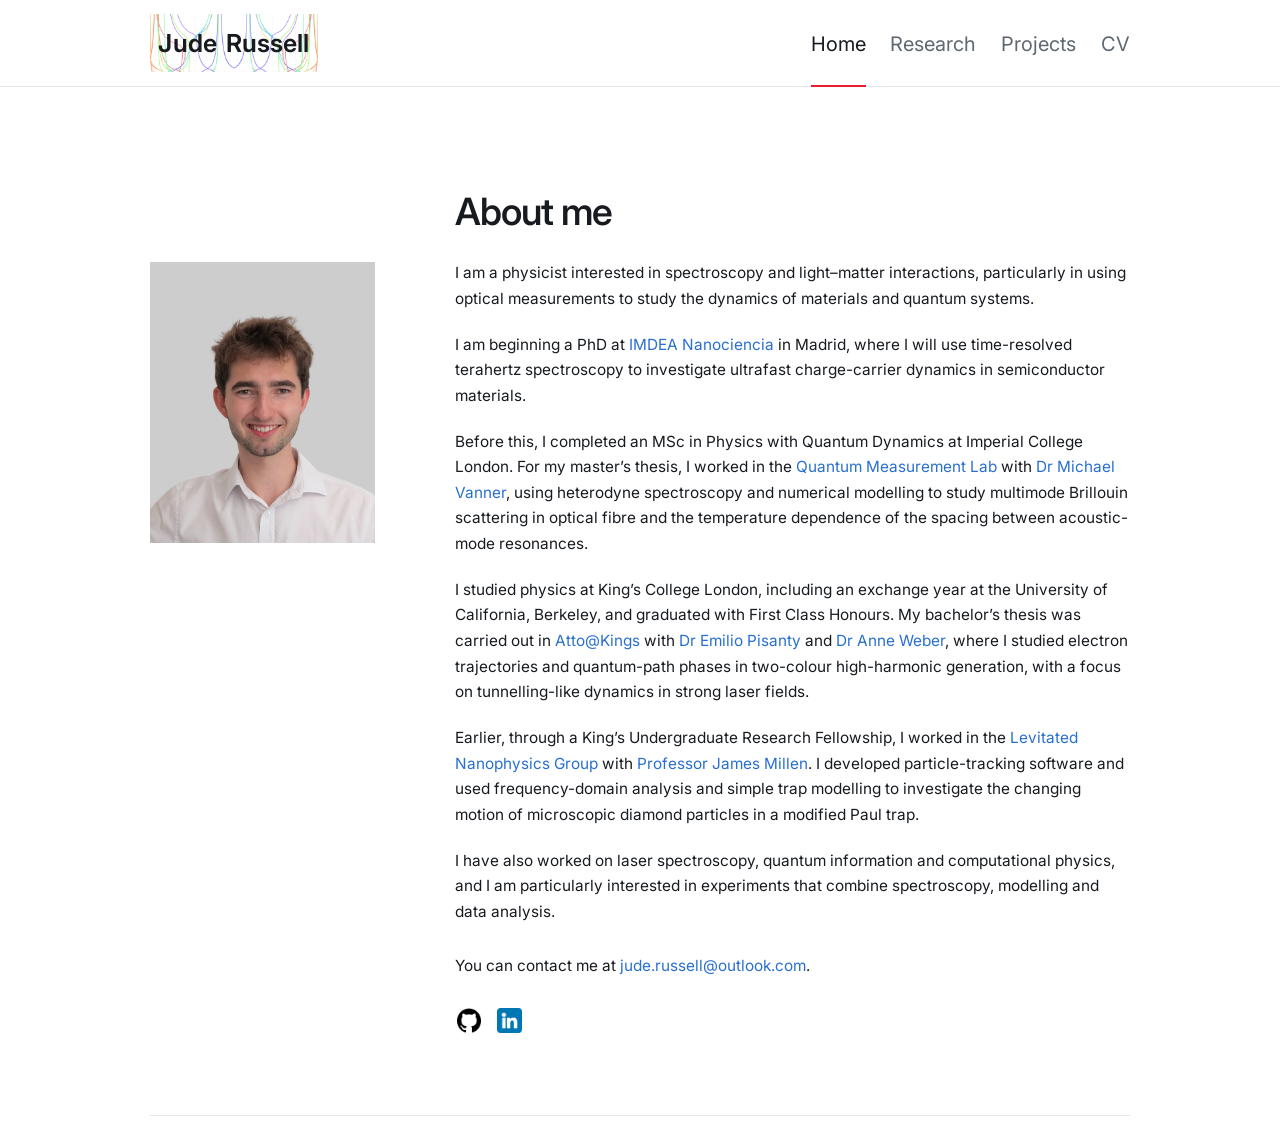
==== about/index.html @ 182eb0db "Add files via upload" ====
<!doctype html>
<html lang="en">
<head>
  <meta charset="utf-8">
  <meta name="viewport" content="width=device-width, initial-scale=1">
  <meta http-equiv="refresh" content="0; url=/index.html">
  <title>Home</title>
  <link rel="canonical" href="/index.html">
  <link rel="icon" type="image/png" href="/assets/images/favicon.png">
  <link rel="preconnect" href="https://fonts.googleapis.com">
  <link rel="preconnect" href="https://fonts.gstatic.com" crossorigin>
  <link href="https://fonts.googleapis.com/css2?family=Inter:wght@100..900&display=swap" rel="stylesheet">
  <link rel="stylesheet" href="/assets/css/main.css?v=5">
</head>
<body>
  <p>The About page is now part of the <a href="/index.html">home page</a>.</p>
</body>
</html>
---- assets/css/main.css ----
/* ==========================================================================
   Base
   ========================================================================== */

:root {
  --ink: #171b20;
  --muted: #5f6872;
  --faint: #8a929a;
  --line: #e4e8ec;
  --line-strong: #d1d7dd;
  --paper: #ffffff;
  --wash: #f5f7f8;
  --accent: #286fd1;
  --accent-dark: #1856a4;
  --selected: #ed1b2f;
  --max-width: 980px;
  --reading-width: 700px;
}

* {
  box-sizing: border-box;
}

html {
  scroll-behavior: smooth;
}

body {
  margin: 0;
  color: var(--ink);
  background: var(--paper);
  font-family: "Inter", ui-sans-serif, -apple-system, BlinkMacSystemFont, "Segoe UI", Helvetica, Arial, sans-serif;
  font-size: 0.96rem;
  line-height: 1.67;
  text-rendering: optimizeLegibility;
}

img {
  display: block;
  max-width: 100%;
}

a {
  color: var(--accent);
  text-decoration: none;
}

a:hover {
  color: var(--accent-dark);
}

a:focus-visible,
button:focus-visible {
  outline: 2px solid var(--accent);
  outline-offset: 4px;
}

h1,
h2,
h3 {
  margin-top: 0;
  font-weight: 560;
  letter-spacing: -0.025em;
  line-height: 1.18;
}

h1 {
  max-width: 850px;
  margin-bottom: 1rem;
  font-size: clamp(2rem, 5vw, 3.6rem);
}

h2 {
  margin-bottom: 1.15rem;
  font-size: clamp(1.3rem, 2.6vw, 1.75rem);
}

h3 {
  margin-bottom: 0.45rem;
  font-size: 1.02rem;
}

p {
  margin: 0 0 1.25rem;
}

/* ==========================================================================
   Header and navigation
   ========================================================================== */

.site-header {
  position: sticky;
  top: 0;
  z-index: 20;
  border-bottom: 1.5px solid var(--line);
  background: rgba(255, 255, 255, 0.96);
  backdrop-filter: blur(10px);
}

.nav-shell {
  width: min(calc(100% - 5rem), var(--max-width));
  min-height: 5.15rem;
  margin: 0 auto;
  display: flex;
  align-items: center;
  justify-content: space-between;
  gap: 2rem;
}

.brand,
.brand:visited,
.brand:hover,
.brand:focus,
.brand:active {
  display: inline-flex;
  width: 10.5rem;
  height: 3.65rem;
  align-items: center;
  justify-content: center;
  color: var(--ink);
  background:
    linear-gradient(rgba(255, 255, 255, 0.4), rgba(255, 255, 255, 0.4)),
    url("/assets/images/header-background-long.jpg") center / 100% 100% no-repeat;
  font-size: 1.55rem;
  font-weight: 630;
  letter-spacing: 0.005em;
  line-height: 1;
  text-decoration: none;
  white-space: nowrap;
}

.brand span {
  display: inline;
  color: inherit;
}

.brand span + span {
  margin-left: 0.35em;
}

.site-nav {
  display: flex;
  align-items: center;
  gap: 1.55rem;
}

.site-nav a {
  position: relative;
  padding: 1.75rem 0 1.55rem;
  color: var(--muted);
  font-size: 1.25rem;
  text-decoration: none;
}

.site-nav a::after {
  position: absolute;
  right: 0;
  bottom: -1px;
  left: 0;
  height: 2px;
  background: transparent;
  content: "";
}

.site-nav a:hover,
.site-nav a[aria-current="page"] {
  color: var(--ink);
}

.site-nav a[aria-current="page"]::after {
  background: var(--selected);
}

.menu-toggle {
  display: none;
  padding: 0.5rem;
  border: 0;
  color: var(--ink);
  background: transparent;
  font: inherit;
}

.menu-toggle span {
  display: block;
  width: 1.35rem;
  height: 1px;
  margin: 0.3rem 0;
  background: currentColor;
}

/* ==========================================================================
   Layout
   ========================================================================== */

main {
  width: min(calc(100% - 5rem), var(--max-width));
  min-height: calc(100vh - 12rem);
  margin: 0 auto;
  padding: clamp(3.4rem, 8vw, 6.5rem) 0 5rem;
}

.research-detail main {
  max-width: var(--reading-width);
}

.reading-column {
  max-width: var(--reading-width);
}

.item-meta {
  color: var(--muted);
  font-size: 0.86rem;
  letter-spacing: 0.025em;
}

.page-intro {
  padding-bottom: clamp(2.5rem, 6vw, 4.5rem);
  border-bottom: 1.5px solid var(--line-strong);
}

.page-intro--no-rule {
  padding-bottom: 1.5rem;
  border-bottom: 0;
}

.text-link {
  font-size: 0.94rem;
  font-weight: 560;
}

/* ==========================================================================
   Home
   ========================================================================== */

.home-intro {
  display: grid;
  grid-template-columns: minmax(170px, 225px) minmax(0, 1fr);
  gap: clamp(2.5rem, 7vw, 5rem);
  align-items: start;
}

.home-heading {
  margin-bottom: 1.65rem;
  font-size: clamp(1.7rem, 3.4vw, 2.35rem);
}

.contact-line {
  margin-top: 1.8rem;
}

.profile-photo {
  width: 100%;
  aspect-ratio: 4 / 5;
  object-fit: cover;
  object-position: center;
  filter: saturate(0.86) contrast(1.02);
}

.home-portrait {
  width: 100%;
  max-width: 225px;
  justify-self: start;
}

.social-links {
  display: flex;
  gap: 0.8rem;
  margin-top: 1.75rem;
}

.social-links a {
  display: inline-flex;
  width: 1.75rem;
  height: 1.75rem;
  align-items: center;
  justify-content: center;
  text-decoration: none;
}

.social-links a:hover {
  opacity: 0.72;
}

.social-links img {
  width: 1.55rem;
  height: 1.55rem;
  border: 0;
  object-fit: contain;
}

/* ==========================================================================
   Research list
   ========================================================================== */

.section-block {
  margin-top: clamp(4rem, 9vw, 7rem);
}

.page-intro--no-rule + .section-block {
  margin-top: 0;
}

.work-list,
.project-list {
  border-top: 1.5px solid var(--line-strong);
}

.work-item {
  display: grid;
  grid-template-columns: 8rem minmax(0, 1fr) auto;
  gap: 1.5rem;
  align-items: start;
  padding: 1.8rem 0;
  border-bottom: 1.5px solid var(--line);
}

.work-item h2 {
  margin-bottom: 0.45rem;
}

.work-item p {
  max-width: 610px;
  margin-bottom: 0;
  color: var(--muted);
}

.work-title-link,
.work-title-link:visited,
.work-title-link:hover,
.work-title-link:focus,
.work-title-link:active {
  color: var(--ink);
  text-decoration: none;
}

.work-title-link:hover {
  text-decoration: underline;
  text-decoration-thickness: 1px;
  text-underline-offset: 0.14em;
}

/* ==========================================================================
   Research detail pages
   ========================================================================== */

.article-section {
  max-width: var(--reading-width);
  margin-top: clamp(3.25rem, 7vw, 5.4rem);
}

.article-section h2 {
  padding-bottom: 0.7rem;
  border-bottom: 1.5px solid var(--line);
}

.research-detail h1 {
  font-size: clamp(1.7rem, 3.7vw, 2.55rem);
}

.research-detail h2 {
  font-size: clamp(1.15rem, 2.2vw, 1.45rem);
}

.research-detail h3 {
  font-size: 0.96rem;
}

.research-detail .page-intro {
  padding-bottom: clamp(1.5rem, 4vw, 2.4rem);
}

.research-detail .page-intro + .article-section {
  margin-top: clamp(2.5rem, 5vw, 3.5rem);
}

.equation {
  margin: 1.8rem 0;
  background: var(--paper);
  text-align: center;
}

.equation math[display="block"] {
  display: block;
  width: fit-content;
  max-width: 100%;
  margin: 0 auto;
  font-size: clamp(0.9rem, 2.2vw, 1.12rem);
}

.thesis-link {
  display: grid;
  grid-template-columns: minmax(150px, 230px) minmax(0, 1fr);
  gap: clamp(1.6rem, 5vw, 3.5rem);
  align-items: center;
  max-width: 800px;
  margin-top: 2rem;
  padding-top: 2rem;
  border-top: 1.5px solid var(--line);
}

.thesis-link img {
  border: 1px solid var(--line-strong);
}

.thesis-link h3 {
  font-size: 1.12rem;
}

/* ==========================================================================
   Media and image fallbacks
   ========================================================================== */

.media {
  max-width: 900px;
  margin: 2.4rem 0 3.2rem;
}

.media img {
  width: 100%;
  height: auto;
  border: 0;
  background: var(--wash);
}

.media--rounded img {
  border-radius: 4px;
}

.media.home-portrait {
  margin-top: 4.5rem;
}

.research-detail main > figure.media {
  width: min(92%, 640px);
  max-width: 640px;
  margin-right: auto;
  margin-left: auto;
}

.research-detail main > figure.media--narrow {
  max-width: 80%;
  margin: 2rem auto;
}

.research-detail main > figure.media--reduced-plot {
  max-width: 70%;
}

.research-detail figure.media > img {
  margin-right: auto;
  margin-left: auto;
}

.asset-fallback {
  display: none;
  min-height: 320px;
  padding: 2rem;
  border: 1.5px solid var(--line);
  align-items: center;
  justify-content: center;
  background: var(--wash);
  color: var(--muted);
  text-align: center;
}

.media.is-missing img {
  display: none;
}

.media.is-missing .asset-fallback {
  display: flex;
}

.media--portrait .asset-fallback {
  min-height: 420px;
}

/* ==========================================================================
   Projects
   ========================================================================== */

.project-entry {
  display: grid;
  grid-template-columns: minmax(260px, 42%) minmax(0, 1fr);
  gap: clamp(2rem, 7vw, 5rem);
  align-items: center;
  padding: clamp(2.8rem, 7vw, 5rem) 0;
  border-bottom: 1.5px solid var(--line);
}

/* Entry with a stacked column of images beside the text. */
.project-entry--split {
  display: flex;
  flex-wrap: wrap;
  gap: 2rem;
  align-items: flex-start;
  margin-bottom: 3rem;
}

.project-entry:nth-child(even) .project-media {
  order: 2;
}

.work-item:last-child,
.project-entry:last-child {
  border-bottom: 0;
}

.project-entry .media {
  margin: 0;
}

.project-media--stack {
  display: flex;
  flex: 0 0 380px;
  flex-direction: column;
  align-items: center;
  gap: 1.25rem;
  max-width: 100%;
}

.project-media--stack .media {
  width: 100%;
  margin: 0 auto;
}

.project-media--stack .media--inset {
  width: 85%;
}

.project-content {
  flex: 1;
  min-width: 280px;
}

.project-media--diagram img {
  padding: clamp(1rem, 3vw, 1.75rem);
  background: var(--paper);
}

.project-entry .asset-fallback {
  min-height: 245px;
}

.project-entry h2 {
  margin-bottom: 0.35rem;
}

.project-entry .item-meta {
  margin-bottom: 1rem;
}

.project-content .item-meta {
  opacity: 0.7;
  font-size: 0.9em;
}

.project-entry p:last-child {
  margin-bottom: 0;
}

/* ==========================================================================
   CV
   ========================================================================== */

.cv-section {
  max-width: 900px;
  margin-top: clamp(3.25rem, 7vw, 5.4rem);
}

.cv-section h2 {
  padding-bottom: 0.7rem;
  border-bottom: 1.5px solid var(--line);
}

.cv-list {
  margin: 0;
  padding: 0;
  list-style: none;
}

.cv-list li {
  display: grid;
  grid-template-columns: 11rem minmax(0, 1fr);
  gap: 1.75rem;
  padding: 1.55rem 0;
  border-bottom: 1.5px solid var(--line);
}

.cv-date {
  color: var(--muted);
  font-size: 0.88rem;
}

.cv-list h3 {
  margin-bottom: 0.35rem;
  font-size: 1.02rem;
}

.cv-list p {
  margin-bottom: 0.45rem;
  color: #343c45;
}

.cv-list p:last-child {
  margin-bottom: 0;
}

.cv-list .item-meta {
  color: var(--muted);
}

.cv-list--compact li {
  padding: 1.2rem 0;
}

.cv-list--no-bottom-rule li:last-child {
  border-bottom: 0;
}

/* ==========================================================================
   Footer
   ========================================================================== */

.site-footer {
  width: min(calc(100% - 5rem), var(--max-width));
  margin: 0 auto;
  padding: 2rem 0 3.2rem;
  border-top: 1.5px solid var(--line);
  color: var(--muted);
  font-size: 0.82rem;
}

.site-footer p {
  margin: 0;
}

/* ==========================================================================
   Small screens
   ========================================================================== */

@media (max-width: 760px) {
  .nav-shell,
  main,
  .site-footer {
    width: min(calc(100% - 2.5rem), var(--max-width));
  }

  .nav-shell {
    min-height: 4.7rem;
  }

  .brand,
  .brand:visited,
  .brand:hover,
  .brand:focus,
  .brand:active {
    width: 8.8rem;
    height: 3.06rem;
    font-size: 1.55rem;
  }

  .menu-toggle {
    display: block;
  }

  .site-nav {
    position: absolute;
    top: 100%;
    right: 0;
    left: 0;
    display: none;
    padding: 0.4rem 1.25rem 1.1rem;
    border-bottom: 1.5px solid var(--line);
    background: var(--paper);
  }

  .site-nav.is-open {
    display: grid;
  }

  .site-nav a {
    padding: 0.65rem 0;
  }

  .site-nav a::after {
    display: none;
  }

  main {
    padding-top: 3.2rem;
  }

  .home-intro,
  .project-entry,
  .thesis-link {
    grid-template-columns: 1fr;
  }

  .home-portrait {
    max-width: 200px;
    justify-self: start;
  }

  .media.home-portrait {
    margin-top: 0;
  }

  .work-item {
    grid-template-columns: 1fr;
    gap: 0.6rem;
  }

  .project-entry:nth-child(even) .project-media {
    order: 0;
  }

  .project-entry .asset-fallback,
  .asset-fallback {
    min-height: 220px;
  }

  .cv-list li {
    grid-template-columns: 1fr;
    gap: 0.3rem;
  }
}

@media (prefers-reduced-motion: reduce) {
  html {
    scroll-behavior: auto;
  }
}
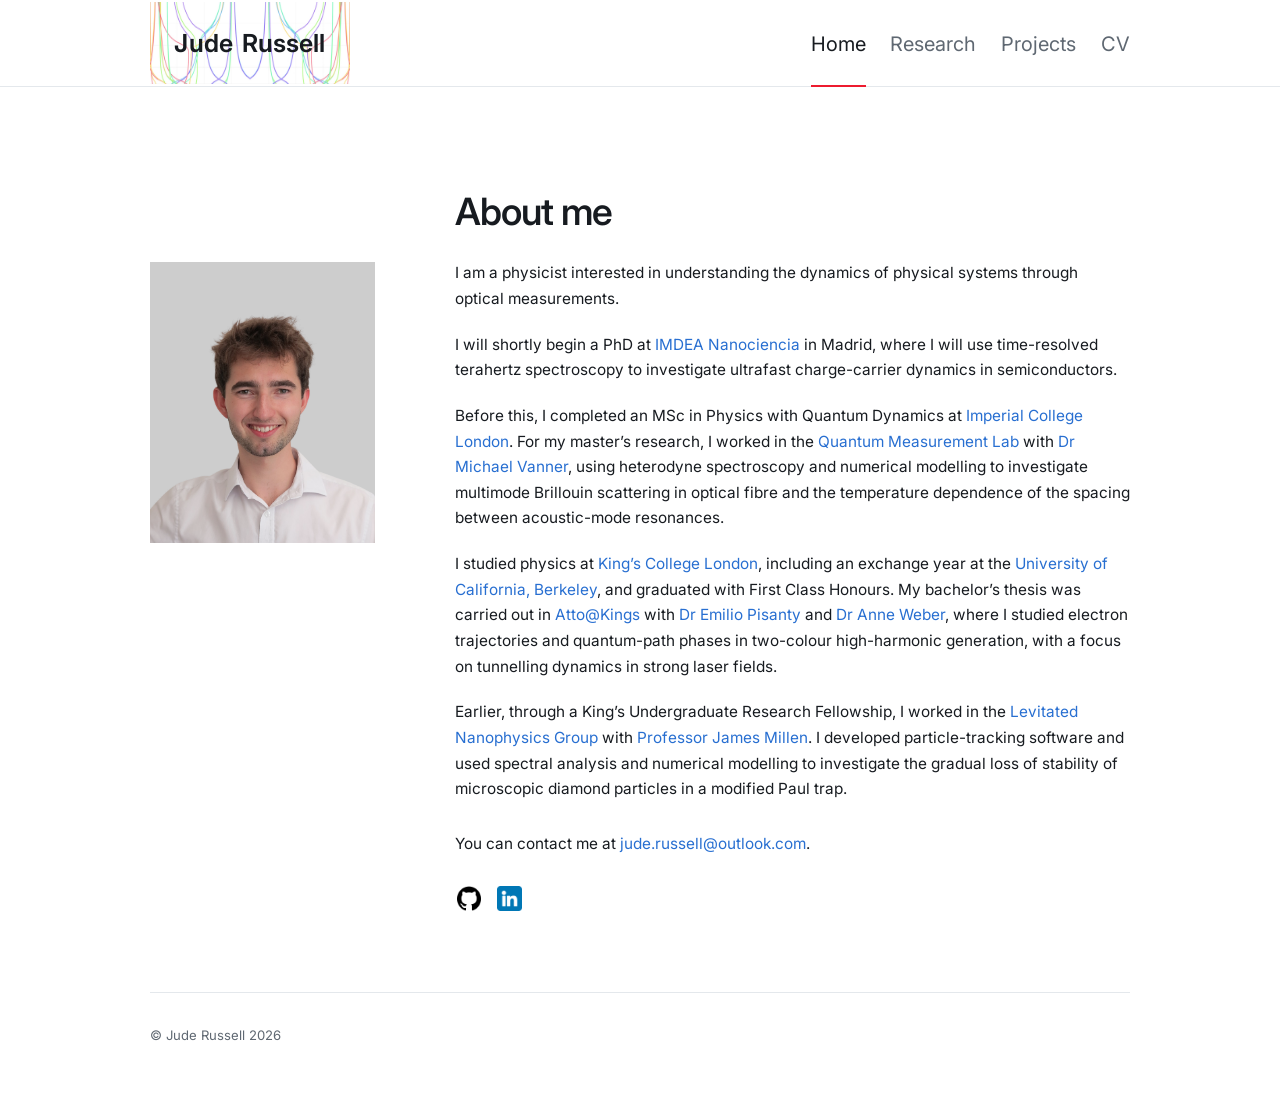
==== commit 6c184cbe: "add sitemap.xml, update CV, header" ====
--- a/about/index.html
+++ b/about/index.html
@@ -3,16 +3,17 @@
 <head>
   <meta charset="utf-8">
   <meta name="viewport" content="width=device-width, initial-scale=1">
-  <meta http-equiv="refresh" content="0; url=/index.html">
+  <meta http-equiv="refresh" content="0; url=/">
   <title>Home</title>
-  <link rel="canonical" href="/index.html">
-  <link rel="icon" type="image/png" href="/assets/images/favicon.png">
+  <link rel="canonical" href="https://jfj-russell.github.io/">
+  <link rel="icon" type="image/png" sizes="512x512"
+        href="/assets/images/favicon.png">
   <link rel="preconnect" href="https://fonts.googleapis.com">
   <link rel="preconnect" href="https://fonts.gstatic.com" crossorigin>
   <link href="https://fonts.googleapis.com/css2?family=Inter:wght@100..900&display=swap" rel="stylesheet">
   <link rel="stylesheet" href="/assets/css/main.css?v=5">
 </head>
 <body>
-  <p>The About page is now part of the <a href="/index.html">home page</a>.</p>
+  <p>The About page is now part of the <a href="/">home page</a>.</p>
 </body>
 </html>
--- a/assets/css/main.css
+++ b/assets/css/main.css
@@ -1,6 +1,3 @@
-/* ==========================================================================
-   Base
-   ========================================================================== */
 
 :root {
   --ink: #171b20;
@@ -107,14 +104,22 @@
   gap: 2rem;
 }
 
+.brand-heading {
+  margin: 0;
+  padding: 0;
+  font-size: inherit;
+  font-weight: inherit;
+  line-height: inherit;
+}
+
 .brand,
 .brand:visited,
 .brand:hover,
 .brand:focus,
 .brand:active {
   display: inline-flex;
-  width: 10.5rem;
-  height: 3.65rem;
+  width: 12.5rem;
+  height: 5.15rem;
   align-items: center;
   justify-content: center;
   color: var(--ink);
@@ -219,7 +224,7 @@
 }
 
 .page-intro--no-rule {
-  padding-bottom: 1.5rem;
+  /* padding-bottom: 1.5rem; */
   border-bottom: 0;
 }
 
